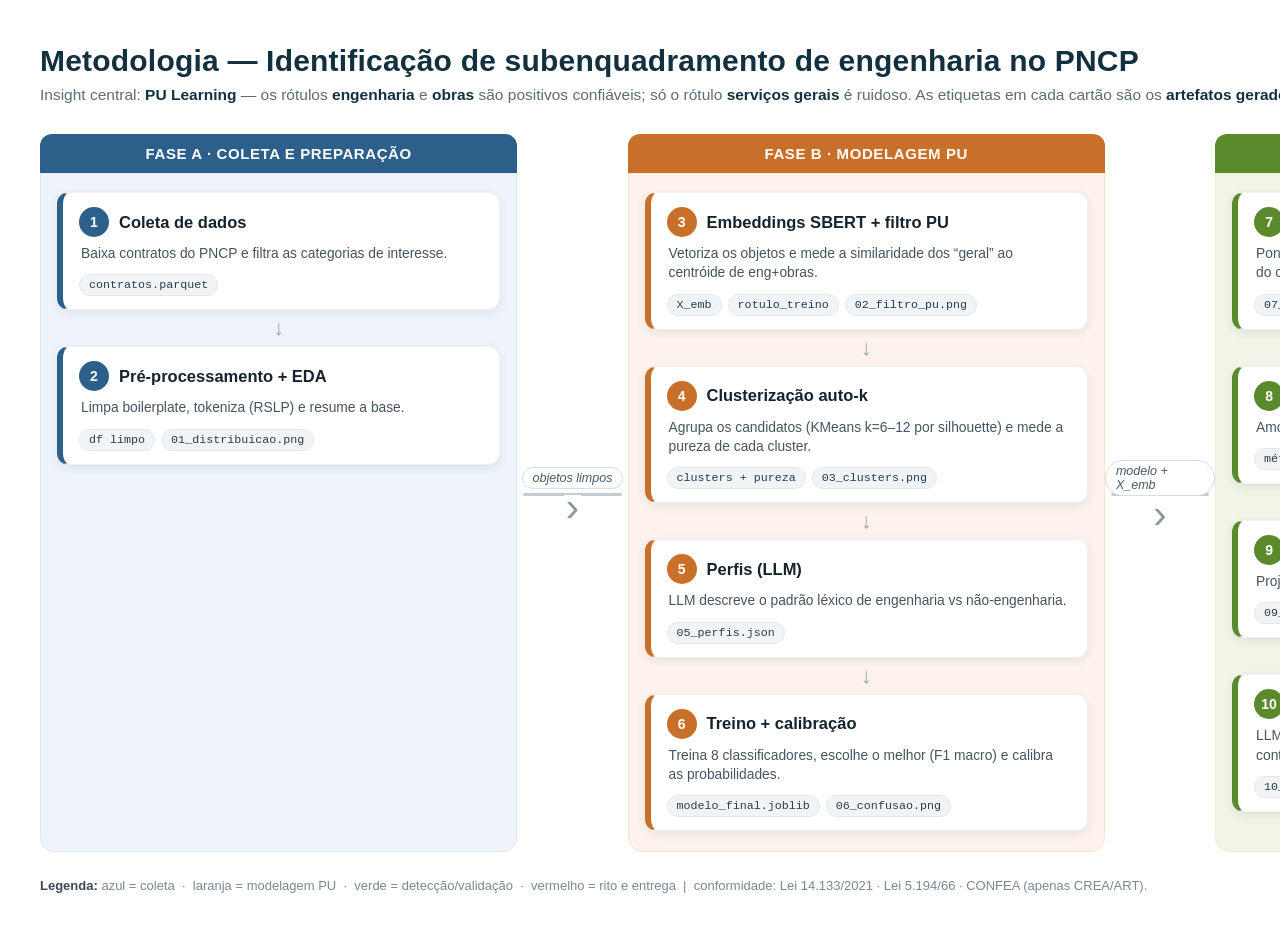
==== docs/metodologia.html @ 81d90202 "Redesenha diagrama de metodologia com visual em cartões (HTML/CSS) Substitui o Mermaid por um layout" ====
<!doctype html><html lang="pt-br"><head><meta charset="utf-8">
<style>
*{box-sizing:border-box;margin:0;padding:0}
body{font-family:"Segoe UI",-apple-system,"Helvetica Neue",Arial,sans-serif;
  background:#ffffff;color:#1f2933;padding:44px 40px 48px;width:2320px}
h1{font-size:30px;font-weight:800;color:#12303f;letter-spacing:.2px}
.sub{font-size:15.5px;color:#5b6b78;margin:8px 0 30px}
.sub b{color:#12303f}
.board{display:flex;align-items:stretch;gap:0}
.phase{display:flex;flex-direction:column;width:520px}
.phead{color:#fff;font-weight:800;font-size:15px;letter-spacing:.6px;
  padding:11px 16px;border-radius:12px 12px 0 0;text-align:center}
.pbody{flex:1;border-radius:0 0 14px 14px;padding:18px 16px 20px;
  display:flex;flex-direction:column}
.card{background:#fff;border-radius:12px;padding:14px 16px 13px;
  box-shadow:0 3px 10px rgba(20,40,60,.09);border:1px solid #eef1f4}
.chead{display:flex;align-items:center;gap:10px;margin-bottom:7px}
.badge{color:#fff;font-weight:800;font-size:14px;min-width:30px;height:30px;
  border-radius:50%;display:flex;align-items:center;justify-content:center;
  padding:0 6px}
.ctitle{font-size:16.5px;font-weight:700;color:#16232e;line-height:1.15}
.cdesc{font-size:13.8px;color:#46545f;line-height:1.4;margin:2px 2px 11px}
.pills{display:flex;flex-wrap:wrap;gap:6px}
.pill{font-family:"Consolas","SF Mono",monospace;font-size:11.7px;
  background:#f1f4f7;color:#2b3a45;border:1px solid #e2e8ee;
  padding:3px 9px;border-radius:999px;white-space:nowrap}
.vconn{text-align:center;color:#9aa7b1;font-size:22px;line-height:1;
  margin:7px 0}
.hconn{display:flex;flex-direction:column;align-items:center;justify-content:center;
  width:120px;position:relative}
.arrowline{position:absolute;top:50%;left:6px;right:6px;height:3px;
  background:#c3ccd4;border-radius:2px}
.hlabel{position:relative;background:#fff;border:1px solid #d5dde3;
  color:#4a5a66;font-size:12.5px;font-style:italic;padding:3px 10px;
  border-radius:999px;margin-bottom:6px;z-index:2}
.chev{position:relative;color:#8a97a1;font-size:40px;line-height:.6;z-index:2;
  background:#fff;padding:0 2px}
.foot{margin-top:26px;font-size:13px;color:#7a8893}
.foot b{color:#3a4a55}
</style></head><body>
<h1>Metodologia — Identificação de subenquadramento de engenharia no PNCP</h1>
<div class="sub">Insight central: <b>PU Learning</b> — os rótulos <b>engenharia</b> e <b>obras</b> são positivos confiáveis; só o rótulo <b>serviços gerais</b> é ruidoso. As etiquetas em cada cartão são os <b>artefatos gerados</b>; os rótulos nas setas indicam o dado que passa adiante.</div>
<div class="board"><div class="phase">
      <div class="phead" style="background:#2c5f8a">FASE A · COLETA E PREPARAÇÃO</div>
      <div class="pbody" style="background:#eef4fa;border:1px solid #dbe7f3"><div class="card" style="border-left:6px solid #2c5f8a">
          <div class="chead"><span class="badge" style="background:#2c5f8a">1</span>
            <span class="ctitle">Coleta de dados</span></div>
          <div class="cdesc">Baixa contratos do PNCP e filtra as categorias de interesse.</div>
          <div class="pills"><span class="pill">contratos.parquet</span></div>
        </div><div class="vconn">&#8595;</div><div class="card" style="border-left:6px solid #2c5f8a">
          <div class="chead"><span class="badge" style="background:#2c5f8a">2</span>
            <span class="ctitle">Pré-processamento + EDA</span></div>
          <div class="cdesc">Limpa boilerplate, tokeniza (RSLP) e resume a base.</div>
          <div class="pills"><span class="pill">df limpo</span><span class="pill">01_distribuicao.png</span></div>
        </div></div>
    </div><div class="hconn"><div class="arrowline"></div>
          <div class="hlabel">objetos limpos</div><div class="chev">&#8250;</div></div><div class="phase">
      <div class="phead" style="background:#c8702a">FASE B · MODELAGEM PU</div>
      <div class="pbody" style="background:#fdf3ec;border:1px solid #fde3cc"><div class="card" style="border-left:6px solid #c8702a">
          <div class="chead"><span class="badge" style="background:#c8702a">3</span>
            <span class="ctitle">Embeddings SBERT + filtro PU</span></div>
          <div class="cdesc">Vetoriza os objetos e mede a similaridade dos “geral” ao centróide de eng+obras.</div>
          <div class="pills"><span class="pill">X_emb</span><span class="pill">rotulo_treino</span><span class="pill">02_filtro_pu.png</span></div>
        </div><div class="vconn">&#8595;</div><div class="card" style="border-left:6px solid #c8702a">
          <div class="chead"><span class="badge" style="background:#c8702a">4</span>
            <span class="ctitle">Clusterização auto-k</span></div>
          <div class="cdesc">Agrupa os candidatos (KMeans k=6–12 por silhouette) e mede a pureza de cada cluster.</div>
          <div class="pills"><span class="pill">clusters + pureza</span><span class="pill">03_clusters.png</span></div>
        </div><div class="vconn">&#8595;</div><div class="card" style="border-left:6px solid #c8702a">
          <div class="chead"><span class="badge" style="background:#c8702a">5</span>
            <span class="ctitle">Perfis (LLM)</span></div>
          <div class="cdesc">LLM descreve o padrão léxico de engenharia vs não-engenharia.</div>
          <div class="pills"><span class="pill">05_perfis.json</span></div>
        </div><div class="vconn">&#8595;</div><div class="card" style="border-left:6px solid #c8702a">
          <div class="chead"><span class="badge" style="background:#c8702a">6</span>
            <span class="ctitle">Treino + calibração</span></div>
          <div class="cdesc">Treina 8 classificadores, escolhe o melhor (F1 macro) e calibra as probabilidades.</div>
          <div class="pills"><span class="pill">modelo_final.joblib</span><span class="pill">06_confusao.png</span></div>
        </div></div>
    </div><div class="hconn"><div class="arrowline"></div>
          <div class="hlabel">modelo + X_emb</div><div class="chev">&#8250;</div></div><div class="phase">
      <div class="phead" style="background:#5a8a2c">FASE C · DETECÇÃO E VALIDAÇÃO</div>
      <div class="pbody" style="background:#f0f5e7;border:1px solid #e7f0d9"><div class="card" style="border-left:6px solid #5a8a2c">
          <div class="chead"><span class="badge" style="background:#5a8a2c">7</span>
            <span class="ctitle">Pontuação + score de suspeita</span></div>
          <div class="cdesc">Pontua todos os “geral” e combina a probabilidade com a pureza do cluster.</div>
          <div class="pills"><span class="pill">07_ranking_suspeitos.csv</span></div>
        </div><div class="vconn">&#8595;</div><div class="card" style="border-left:6px solid #5a8a2c">
          <div class="chead"><span class="badge" style="background:#5a8a2c">8</span>
            <span class="ctitle">Validação manual</span></div>
          <div class="cdesc">Amostra rotulada à mão define precisão/recall e o limiar ótimo.</div>
          <div class="pills"><span class="pill">métricas</span><span class="pill">08_curva_limiar.png</span></div>
        </div><div class="vconn">&#8595;</div><div class="card" style="border-left:6px solid #5a8a2c">
          <div class="chead"><span class="badge" style="background:#5a8a2c">9</span>
            <span class="ctitle">Visualização</span></div>
          <div class="cdesc">Projeção UMAP 2D, rede de similaridade k-NN e curva de limiar.</div>
          <div class="pills"><span class="pill">09_umap</span><span class="pill">09_grafo_knn</span></div>
        </div><div class="vconn">&#8595;</div><div class="card" style="border-left:6px solid #5a8a2c">
          <div class="chead"><span class="badge" style="background:#5a8a2c">10</span>
            <span class="ctitle">Veredito LLM</span></div>
          <div class="cdesc">LLM revisa os suspeitos do topo (reforma e instalação predial contam como engenharia).</div>
          <div class="pills"><span class="pill">10_veredito_llm.csv</span></div>
        </div></div>
    </div><div class="hconn"><div class="arrowline"></div>
          <div class="hlabel">suspeitos</div><div class="chev">&#8250;</div></div><div class="phase">
      <div class="phead" style="background:#b03030">FASE D · RITO E ENTREGA</div>
      <div class="pbody" style="background:#f9ecec;border:1px solid #f6dcdc"><div class="card" style="border-left:6px solid #b03030">
          <div class="chead"><span class="badge" style="background:#b03030">11a</span>
            <span class="ctitle">Enriquecimento da compra</span></div>
          <div class="cdesc">Resolve o vínculo contrato→compra dos suspeitos, com cache.</div>
          <div class="pills"><span class="pill">enriquecimento_compra.csv</span></div>
        </div><div class="vconn">&#8595;</div><div class="card" style="border-left:6px solid #b03030">
          <div class="chead"><span class="badge" style="background:#b03030">11b</span>
            <span class="ctitle">Análise de rito</span></div>
          <div class="cdesc">Baixa TR / Projeto Básico / Edital e verifica CREA/ART, projeto básico e ABNT.</div>
          <div class="pills"><span class="pill">11_analise_rito.csv</span><span class="pill">11_rito.png</span></div>
        </div><div class="vconn">&#8595;</div><div class="card" style="border-left:6px solid #b03030">
          <div class="chead"><span class="badge" style="background:#b03030">12</span>
            <span class="ctitle">Exportação + reuso</span></div>
          <div class="cdesc">Salva modelo, CSVs e relatório; classifica novos contratos do último mês.</div>
          <div class="pills"><span class="pill">modelo_final.joblib</span><span class="pill">relatorio_vivo.md</span></div>
        </div></div>
    </div></div>
<div class="foot"><b>Legenda:</b> azul = coleta &nbsp;·&nbsp; laranja = modelagem PU &nbsp;·&nbsp; verde = detecção/validação &nbsp;·&nbsp; vermelho = rito e entrega &nbsp;|&nbsp; conformidade: Lei 14.133/2021 · Lei 5.194/66 · CONFEA (apenas CREA/ART).</div>
</body></html>
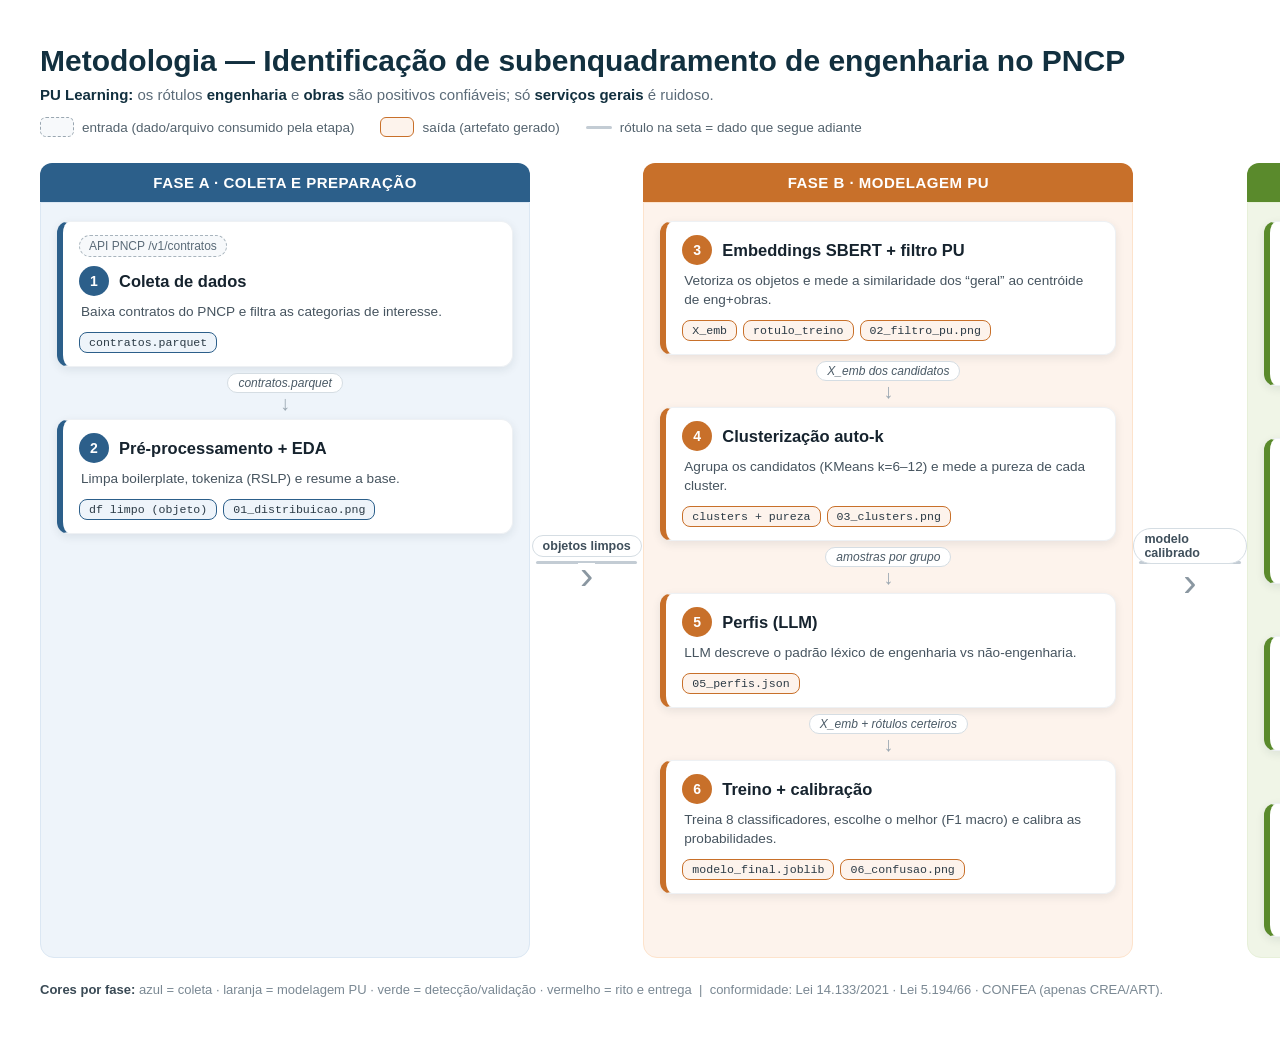
==== commit a1ad41c7: "Diagrama: entrada/saída explícitas por design (sem rótulos textuais) - Legenda de codificação visual" ====
--- a/docs/metodologia.html
+++ b/docs/metodologia.html
@@ -1,125 +1,128 @@
-<!doctype html><html lang="pt-br"><head><meta charset="utf-8">
-<style>
+<!doctype html><html lang="pt-br"><head><meta charset="utf-8"><style>
 *{box-sizing:border-box;margin:0;padding:0}
-body{font-family:"Segoe UI",-apple-system,"Helvetica Neue",Arial,sans-serif;
-  background:#ffffff;color:#1f2933;padding:44px 40px 48px;width:2320px}
-h1{font-size:30px;font-weight:800;color:#12303f;letter-spacing:.2px}
-.sub{font-size:15.5px;color:#5b6b78;margin:8px 0 30px}
-.sub b{color:#12303f}
-.board{display:flex;align-items:stretch;gap:0}
+body{font-family:"Segoe UI",-apple-system,"Helvetica Neue",Arial,sans-serif;background:#fff;color:#1f2933;padding:44px 40px 46px;width:2380px}
+h1{font-size:30px;font-weight:800;color:#12303f}
+.sub{font-size:15px;color:#5b6b78;margin:8px 0 14px} .sub b{color:#12303f}
+.leg{display:flex;gap:26px;align-items:center;font-size:13.5px;color:#54636e;margin-bottom:26px;flex-wrap:wrap}
+.leg .k{display:inline-flex;align-items:center;gap:8px}
+.sw{width:34px;height:20px;border-radius:6px;display:inline-block}
+.sw.in{background:#f7f9fb;border:1.6px dashed #9aa7b1}
+.sw.out{background:#fdf3ec;border:1.6px solid #c8702a}
+.sw.ar{width:26px;height:0;border-top:3px solid #c3ccd4;position:relative}
+.board{display:flex;align-items:stretch}
 .phase{display:flex;flex-direction:column;width:520px}
-.phead{color:#fff;font-weight:800;font-size:15px;letter-spacing:.6px;
-  padding:11px 16px;border-radius:12px 12px 0 0;text-align:center}
-.pbody{flex:1;border-radius:0 0 14px 14px;padding:18px 16px 20px;
-  display:flex;flex-direction:column}
-.card{background:#fff;border-radius:12px;padding:14px 16px 13px;
-  box-shadow:0 3px 10px rgba(20,40,60,.09);border:1px solid #eef1f4}
-.chead{display:flex;align-items:center;gap:10px;margin-bottom:7px}
-.badge{color:#fff;font-weight:800;font-size:14px;min-width:30px;height:30px;
-  border-radius:50%;display:flex;align-items:center;justify-content:center;
-  padding:0 6px}
+.phead{color:#fff;font-weight:800;font-size:15px;letter-spacing:.5px;padding:11px 16px;border-radius:12px 12px 0 0;text-align:center}
+.pbody{flex:1;border-radius:0 0 14px 14px;padding:18px 16px 20px;display:flex;flex-direction:column}
+.card{background:#fff;border-radius:12px;padding:13px 16px;box-shadow:0 3px 10px rgba(20,40,60,.09);border:1px solid #eef1f4}
+.inrow{display:flex;flex-wrap:wrap;gap:6px;margin-bottom:9px}
+.cin{font-size:12px;color:#5b6b78;background:#f7f9fb;border:1.4px dashed #a8b4bd;padding:3px 9px;border-radius:999px}
+.chead{display:flex;align-items:center;gap:10px;margin-bottom:6px}
+.badge{color:#fff;font-weight:800;font-size:14px;min-width:30px;height:30px;border-radius:50%;display:flex;align-items:center;justify-content:center;padding:0 6px}
 .ctitle{font-size:16.5px;font-weight:700;color:#16232e;line-height:1.15}
-.cdesc{font-size:13.8px;color:#46545f;line-height:1.4;margin:2px 2px 11px}
-.pills{display:flex;flex-wrap:wrap;gap:6px}
-.pill{font-family:"Consolas","SF Mono",monospace;font-size:11.7px;
-  background:#f1f4f7;color:#2b3a45;border:1px solid #e2e8ee;
-  padding:3px 9px;border-radius:999px;white-space:nowrap}
-.vconn{text-align:center;color:#9aa7b1;font-size:22px;line-height:1;
-  margin:7px 0}
-.hconn{display:flex;flex-direction:column;align-items:center;justify-content:center;
-  width:120px;position:relative}
-.arrowline{position:absolute;top:50%;left:6px;right:6px;height:3px;
-  background:#c3ccd4;border-radius:2px}
-.hlabel{position:relative;background:#fff;border:1px solid #d5dde3;
-  color:#4a5a66;font-size:12.5px;font-style:italic;padding:3px 10px;
-  border-radius:999px;margin-bottom:6px;z-index:2}
-.chev{position:relative;color:#8a97a1;font-size:40px;line-height:.6;z-index:2;
-  background:#fff;padding:0 2px}
-.foot{margin-top:26px;font-size:13px;color:#7a8893}
-.foot b{color:#3a4a55}
+.cdesc{font-size:13.6px;color:#46545f;line-height:1.4;margin:2px 2px 11px}
+.outrow{display:flex;flex-wrap:wrap;gap:6px}
+.pill{font-family:"Consolas","SF Mono",monospace;font-size:11.6px;color:#2b3a45;border:1.5px solid #ccc;padding:3px 9px;border-radius:8px;white-space:nowrap}
+.vconn{display:flex;flex-direction:column;align-items:center;margin:6px 0}
+.vlabel{background:#fff;border:1px solid #d5dde3;color:#4a5a66;font-size:12px;font-style:italic;padding:2px 10px;border-radius:999px}
+.varr{color:#9aa7b1;font-size:20px;line-height:1}
+.hconn{display:flex;flex-direction:column;align-items:center;justify-content:center;width:120px;position:relative}
+.arrowline{position:absolute;top:50%;left:6px;right:6px;height:3px;background:#c3ccd4;border-radius:2px}
+.hlabel{position:relative;background:#fff;border:1px solid #d5dde3;color:#3f4f5b;font-size:12.5px;font-weight:600;padding:3px 10px;border-radius:999px;margin-bottom:6px;z-index:2}
+.chev{position:relative;color:#8a97a1;font-size:40px;line-height:.6;z-index:2;background:#fff;padding:0 2px}
+.foot{margin-top:24px;font-size:13px;color:#7a8893} .foot b{color:#3a4a55}
 </style></head><body>
 <h1>Metodologia — Identificação de subenquadramento de engenharia no PNCP</h1>
-<div class="sub">Insight central: <b>PU Learning</b> — os rótulos <b>engenharia</b> e <b>obras</b> são positivos confiáveis; só o rótulo <b>serviços gerais</b> é ruidoso. As etiquetas em cada cartão são os <b>artefatos gerados</b>; os rótulos nas setas indicam o dado que passa adiante.</div>
-<div class="board"><div class="phase">
-      <div class="phead" style="background:#2c5f8a">FASE A · COLETA E PREPARAÇÃO</div>
+<div class="sub"><b>PU Learning:</b> os rótulos <b>engenharia</b> e <b>obras</b> são positivos confiáveis; só <b>serviços gerais</b> é ruidoso.</div>
+<div class="leg">
+  <span class="k"><span class="sw in"></span> entrada (dado/arquivo consumido pela etapa)</span>
+  <span class="k"><span class="sw out"></span> saída (artefato gerado)</span>
+  <span class="k"><span class="sw ar"></span> rótulo na seta = dado que segue adiante</span>
+</div>
+<div class="board"><div class="phase"><div class="phead" style="background:#2c5f8a">FASE A · COLETA E PREPARAÇÃO</div>
       <div class="pbody" style="background:#eef4fa;border:1px solid #dbe7f3"><div class="card" style="border-left:6px solid #2c5f8a">
+          <div class="inrow"><span class="cin">API PNCP /v1/contratos</span></div>
           <div class="chead"><span class="badge" style="background:#2c5f8a">1</span>
             <span class="ctitle">Coleta de dados</span></div>
           <div class="cdesc">Baixa contratos do PNCP e filtra as categorias de interesse.</div>
-          <div class="pills"><span class="pill">contratos.parquet</span></div>
-        </div><div class="vconn">&#8595;</div><div class="card" style="border-left:6px solid #2c5f8a">
+          <div class="outrow"><span class="pill" style="border-color:#2c5f8a;background:#eef4fa">contratos.parquet</span></div>
+        </div><div class="vconn"><span class="vlabel">contratos.parquet</span><span class="varr">&#8595;</span></div><div class="card" style="border-left:6px solid #2c5f8a">
+          
           <div class="chead"><span class="badge" style="background:#2c5f8a">2</span>
             <span class="ctitle">Pré-processamento + EDA</span></div>
           <div class="cdesc">Limpa boilerplate, tokeniza (RSLP) e resume a base.</div>
-          <div class="pills"><span class="pill">df limpo</span><span class="pill">01_distribuicao.png</span></div>
-        </div></div>
-    </div><div class="hconn"><div class="arrowline"></div>
-          <div class="hlabel">objetos limpos</div><div class="chev">&#8250;</div></div><div class="phase">
-      <div class="phead" style="background:#c8702a">FASE B · MODELAGEM PU</div>
+          <div class="outrow"><span class="pill" style="border-color:#2c5f8a;background:#eef4fa">df limpo (objeto)</span><span class="pill" style="border-color:#2c5f8a;background:#eef4fa">01_distribuicao.png</span></div>
+        </div></div></div><div class="hconn"><div class="arrowline"></div>
+          <div class="hlabel">objetos limpos</div><div class="chev">&#8250;</div></div><div class="phase"><div class="phead" style="background:#c8702a">FASE B · MODELAGEM PU</div>
       <div class="pbody" style="background:#fdf3ec;border:1px solid #fde3cc"><div class="card" style="border-left:6px solid #c8702a">
+          
           <div class="chead"><span class="badge" style="background:#c8702a">3</span>
             <span class="ctitle">Embeddings SBERT + filtro PU</span></div>
           <div class="cdesc">Vetoriza os objetos e mede a similaridade dos “geral” ao centróide de eng+obras.</div>
-          <div class="pills"><span class="pill">X_emb</span><span class="pill">rotulo_treino</span><span class="pill">02_filtro_pu.png</span></div>
-        </div><div class="vconn">&#8595;</div><div class="card" style="border-left:6px solid #c8702a">
+          <div class="outrow"><span class="pill" style="border-color:#c8702a;background:#fdf3ec">X_emb</span><span class="pill" style="border-color:#c8702a;background:#fdf3ec">rotulo_treino</span><span class="pill" style="border-color:#c8702a;background:#fdf3ec">02_filtro_pu.png</span></div>
+        </div><div class="vconn"><span class="vlabel">X_emb dos candidatos</span><span class="varr">&#8595;</span></div><div class="card" style="border-left:6px solid #c8702a">
+          
           <div class="chead"><span class="badge" style="background:#c8702a">4</span>
             <span class="ctitle">Clusterização auto-k</span></div>
-          <div class="cdesc">Agrupa os candidatos (KMeans k=6–12 por silhouette) e mede a pureza de cada cluster.</div>
-          <div class="pills"><span class="pill">clusters + pureza</span><span class="pill">03_clusters.png</span></div>
-        </div><div class="vconn">&#8595;</div><div class="card" style="border-left:6px solid #c8702a">
+          <div class="cdesc">Agrupa os candidatos (KMeans k=6–12) e mede a pureza de cada cluster.</div>
+          <div class="outrow"><span class="pill" style="border-color:#c8702a;background:#fdf3ec">clusters + pureza</span><span class="pill" style="border-color:#c8702a;background:#fdf3ec">03_clusters.png</span></div>
+        </div><div class="vconn"><span class="vlabel">amostras por grupo</span><span class="varr">&#8595;</span></div><div class="card" style="border-left:6px solid #c8702a">
+          
           <div class="chead"><span class="badge" style="background:#c8702a">5</span>
             <span class="ctitle">Perfis (LLM)</span></div>
           <div class="cdesc">LLM descreve o padrão léxico de engenharia vs não-engenharia.</div>
-          <div class="pills"><span class="pill">05_perfis.json</span></div>
-        </div><div class="vconn">&#8595;</div><div class="card" style="border-left:6px solid #c8702a">
+          <div class="outrow"><span class="pill" style="border-color:#c8702a;background:#fdf3ec">05_perfis.json</span></div>
+        </div><div class="vconn"><span class="vlabel">X_emb + rótulos certeiros</span><span class="varr">&#8595;</span></div><div class="card" style="border-left:6px solid #c8702a">
+          
           <div class="chead"><span class="badge" style="background:#c8702a">6</span>
             <span class="ctitle">Treino + calibração</span></div>
           <div class="cdesc">Treina 8 classificadores, escolhe o melhor (F1 macro) e calibra as probabilidades.</div>
-          <div class="pills"><span class="pill">modelo_final.joblib</span><span class="pill">06_confusao.png</span></div>
-        </div></div>
-    </div><div class="hconn"><div class="arrowline"></div>
-          <div class="hlabel">modelo + X_emb</div><div class="chev">&#8250;</div></div><div class="phase">
-      <div class="phead" style="background:#5a8a2c">FASE C · DETECÇÃO E VALIDAÇÃO</div>
+          <div class="outrow"><span class="pill" style="border-color:#c8702a;background:#fdf3ec">modelo_final.joblib</span><span class="pill" style="border-color:#c8702a;background:#fdf3ec">06_confusao.png</span></div>
+        </div></div></div><div class="hconn"><div class="arrowline"></div>
+          <div class="hlabel">modelo calibrado</div><div class="chev">&#8250;</div></div><div class="phase"><div class="phead" style="background:#5a8a2c">FASE C · DETECÇÃO E VALIDAÇÃO</div>
       <div class="pbody" style="background:#f0f5e7;border:1px solid #e7f0d9"><div class="card" style="border-left:6px solid #5a8a2c">
+          <div class="inrow"><span class="cin">pureza dos clusters (etapa 4)</span></div>
           <div class="chead"><span class="badge" style="background:#5a8a2c">7</span>
             <span class="ctitle">Pontuação + score de suspeita</span></div>
           <div class="cdesc">Pontua todos os “geral” e combina a probabilidade com a pureza do cluster.</div>
-          <div class="pills"><span class="pill">07_ranking_suspeitos.csv</span></div>
-        </div><div class="vconn">&#8595;</div><div class="card" style="border-left:6px solid #5a8a2c">
+          <div class="outrow"><span class="pill" style="border-color:#5a8a2c;background:#f0f5e7">07_ranking_suspeitos.csv</span></div>
+        </div><div class="vconn"><span class="vlabel">ranking</span><span class="varr">&#8595;</span></div><div class="card" style="border-left:6px solid #5a8a2c">
+          <div class="inrow"><span class="cin">08_validacao.csv (rótulos humanos)</span></div>
           <div class="chead"><span class="badge" style="background:#5a8a2c">8</span>
             <span class="ctitle">Validação manual</span></div>
           <div class="cdesc">Amostra rotulada à mão define precisão/recall e o limiar ótimo.</div>
-          <div class="pills"><span class="pill">métricas</span><span class="pill">08_curva_limiar.png</span></div>
-        </div><div class="vconn">&#8595;</div><div class="card" style="border-left:6px solid #5a8a2c">
+          <div class="outrow"><span class="pill" style="border-color:#5a8a2c;background:#f0f5e7">métricas</span><span class="pill" style="border-color:#5a8a2c;background:#f0f5e7">08_curva_limiar.png</span></div>
+        </div><div class="vconn"><span class="vlabel">limiar + classe_final</span><span class="varr">&#8595;</span></div><div class="card" style="border-left:6px solid #5a8a2c">
+          
           <div class="chead"><span class="badge" style="background:#5a8a2c">9</span>
             <span class="ctitle">Visualização</span></div>
-          <div class="cdesc">Projeção UMAP 2D, rede de similaridade k-NN e curva de limiar.</div>
-          <div class="pills"><span class="pill">09_umap</span><span class="pill">09_grafo_knn</span></div>
-        </div><div class="vconn">&#8595;</div><div class="card" style="border-left:6px solid #5a8a2c">
+          <div class="cdesc">Projeção UMAP 2D, rede k-NN e curva de limiar.</div>
+          <div class="outrow"><span class="pill" style="border-color:#5a8a2c;background:#f0f5e7">09_umap</span><span class="pill" style="border-color:#5a8a2c;background:#f0f5e7">09_grafo_knn</span></div>
+        </div><div class="vconn"><span class="vlabel">top suspeitos</span><span class="varr">&#8595;</span></div><div class="card" style="border-left:6px solid #5a8a2c">
+          
           <div class="chead"><span class="badge" style="background:#5a8a2c">10</span>
             <span class="ctitle">Veredito LLM</span></div>
           <div class="cdesc">LLM revisa os suspeitos do topo (reforma e instalação predial contam como engenharia).</div>
-          <div class="pills"><span class="pill">10_veredito_llm.csv</span></div>
-        </div></div>
-    </div><div class="hconn"><div class="arrowline"></div>
-          <div class="hlabel">suspeitos</div><div class="chev">&#8250;</div></div><div class="phase">
-      <div class="phead" style="background:#b03030">FASE D · RITO E ENTREGA</div>
+          <div class="outrow"><span class="pill" style="border-color:#5a8a2c;background:#f0f5e7">10_veredito_llm.csv</span></div>
+        </div></div></div><div class="hconn"><div class="arrowline"></div>
+          <div class="hlabel">suspeitos</div><div class="chev">&#8250;</div></div><div class="phase"><div class="phead" style="background:#b03030">FASE D · RITO E ENTREGA</div>
       <div class="pbody" style="background:#f9ecec;border:1px solid #f6dcdc"><div class="card" style="border-left:6px solid #b03030">
+          <div class="inrow"><span class="cin">API PNCP (detalhe)</span></div>
           <div class="chead"><span class="badge" style="background:#b03030">11a</span>
             <span class="ctitle">Enriquecimento da compra</span></div>
           <div class="cdesc">Resolve o vínculo contrato→compra dos suspeitos, com cache.</div>
-          <div class="pills"><span class="pill">enriquecimento_compra.csv</span></div>
-        </div><div class="vconn">&#8595;</div><div class="card" style="border-left:6px solid #b03030">
+          <div class="outrow"><span class="pill" style="border-color:#b03030;background:#f9ecec">enriquecimento_compra.csv</span></div>
+        </div><div class="vconn"><span class="vlabel">vínculo da compra</span><span class="varr">&#8595;</span></div><div class="card" style="border-left:6px solid #b03030">
+          <div class="inrow"><span class="cin">PDFs da licitação</span></div>
           <div class="chead"><span class="badge" style="background:#b03030">11b</span>
             <span class="ctitle">Análise de rito</span></div>
           <div class="cdesc">Baixa TR / Projeto Básico / Edital e verifica CREA/ART, projeto básico e ABNT.</div>
-          <div class="pills"><span class="pill">11_analise_rito.csv</span><span class="pill">11_rito.png</span></div>
-        </div><div class="vconn">&#8595;</div><div class="card" style="border-left:6px solid #b03030">
+          <div class="outrow"><span class="pill" style="border-color:#b03030;background:#f9ecec">11_analise_rito.csv</span><span class="pill" style="border-color:#b03030;background:#f9ecec">11_rito.png</span></div>
+        </div><div class="vconn"><span class="vlabel">vereditos</span><span class="varr">&#8595;</span></div><div class="card" style="border-left:6px solid #b03030">
+          
           <div class="chead"><span class="badge" style="background:#b03030">12</span>
             <span class="ctitle">Exportação + reuso</span></div>
           <div class="cdesc">Salva modelo, CSVs e relatório; classifica novos contratos do último mês.</div>
-          <div class="pills"><span class="pill">modelo_final.joblib</span><span class="pill">relatorio_vivo.md</span></div>
-        </div></div>
-    </div></div>
-<div class="foot"><b>Legenda:</b> azul = coleta &nbsp;·&nbsp; laranja = modelagem PU &nbsp;·&nbsp; verde = detecção/validação &nbsp;·&nbsp; vermelho = rito e entrega &nbsp;|&nbsp; conformidade: Lei 14.133/2021 · Lei 5.194/66 · CONFEA (apenas CREA/ART).</div>
+          <div class="outrow"><span class="pill" style="border-color:#b03030;background:#f9ecec">modelo_final.joblib</span><span class="pill" style="border-color:#b03030;background:#f9ecec">relatorio_vivo.md</span></div>
+        </div></div></div></div>
+<div class="foot"><b>Cores por fase:</b> azul = coleta · laranja = modelagem PU · verde = detecção/validação · vermelho = rito e entrega &nbsp;|&nbsp; conformidade: Lei 14.133/2021 · Lei 5.194/66 · CONFEA (apenas CREA/ART).</div>
 </body></html>
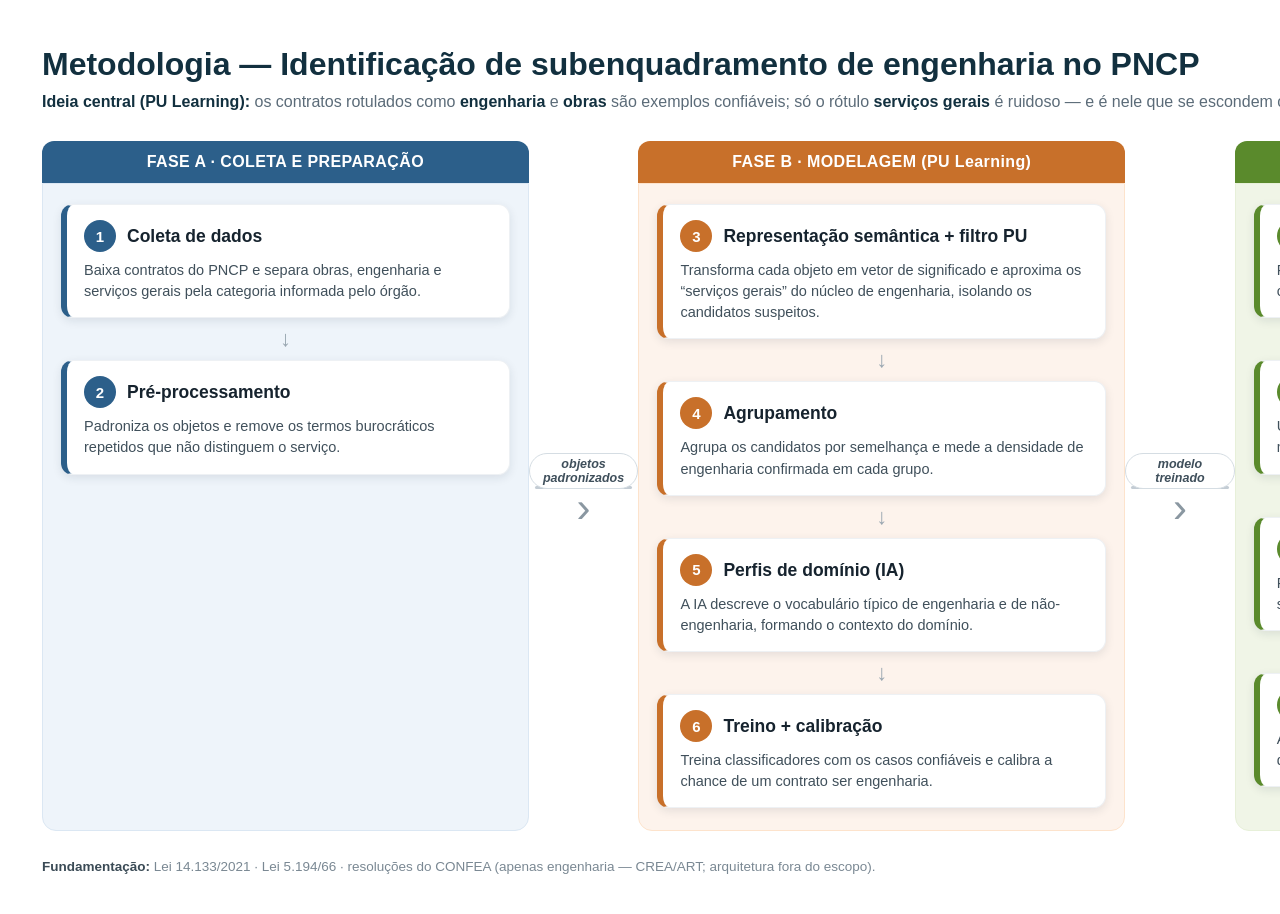
==== commit 137ee25a: "Metodologia para slide: descrição conceitual por etapa (sem nomes de arquivo) - Cada quadro descreve" ====
--- a/docs/metodologia.html
+++ b/docs/metodologia.html
@@ -1,128 +1,69 @@
 <!doctype html><html lang="pt-br"><head><meta charset="utf-8"><style>
 *{box-sizing:border-box;margin:0;padding:0}
-body{font-family:"Segoe UI",-apple-system,"Helvetica Neue",Arial,sans-serif;background:#fff;color:#1f2933;padding:44px 40px 46px;width:2380px}
-h1{font-size:30px;font-weight:800;color:#12303f}
-.sub{font-size:15px;color:#5b6b78;margin:8px 0 14px} .sub b{color:#12303f}
-.leg{display:flex;gap:26px;align-items:center;font-size:13.5px;color:#54636e;margin-bottom:26px;flex-wrap:wrap}
-.leg .k{display:inline-flex;align-items:center;gap:8px}
-.sw{width:34px;height:20px;border-radius:6px;display:inline-block}
-.sw.in{background:#f7f9fb;border:1.6px dashed #9aa7b1}
-.sw.out{background:#fdf3ec;border:1.6px solid #c8702a}
-.sw.ar{width:26px;height:0;border-top:3px solid #c3ccd4;position:relative}
+body{font-family:"Segoe UI",-apple-system,"Helvetica Neue",Arial,sans-serif;background:#fff;color:#1f2933;padding:46px 42px 40px;width:2360px}
+h1{font-size:32px;font-weight:800;color:#12303f}
+.sub{font-size:16px;color:#5b6b78;margin:10px 0 30px} .sub b{color:#12303f}
 .board{display:flex;align-items:stretch}
-.phase{display:flex;flex-direction:column;width:520px}
-.phead{color:#fff;font-weight:800;font-size:15px;letter-spacing:.5px;padding:11px 16px;border-radius:12px 12px 0 0;text-align:center}
-.pbody{flex:1;border-radius:0 0 14px 14px;padding:18px 16px 20px;display:flex;flex-direction:column}
-.card{background:#fff;border-radius:12px;padding:13px 16px;box-shadow:0 3px 10px rgba(20,40,60,.09);border:1px solid #eef1f4}
-.inrow{display:flex;flex-wrap:wrap;gap:6px;margin-bottom:9px}
-.cin{font-size:12px;color:#5b6b78;background:#f7f9fb;border:1.4px dashed #a8b4bd;padding:3px 9px;border-radius:999px}
-.chead{display:flex;align-items:center;gap:10px;margin-bottom:6px}
-.badge{color:#fff;font-weight:800;font-size:14px;min-width:30px;height:30px;border-radius:50%;display:flex;align-items:center;justify-content:center;padding:0 6px}
-.ctitle{font-size:16.5px;font-weight:700;color:#16232e;line-height:1.15}
-.cdesc{font-size:13.6px;color:#46545f;line-height:1.4;margin:2px 2px 11px}
-.outrow{display:flex;flex-wrap:wrap;gap:6px}
-.pill{font-family:"Consolas","SF Mono",monospace;font-size:11.6px;color:#2b3a45;border:1.5px solid #ccc;padding:3px 9px;border-radius:8px;white-space:nowrap}
-.vconn{display:flex;flex-direction:column;align-items:center;margin:6px 0}
-.vlabel{background:#fff;border:1px solid #d5dde3;color:#4a5a66;font-size:12px;font-style:italic;padding:2px 10px;border-radius:999px}
-.varr{color:#9aa7b1;font-size:20px;line-height:1}
-.hconn{display:flex;flex-direction:column;align-items:center;justify-content:center;width:120px;position:relative}
+.phase{display:flex;flex-direction:column;width:524px}
+.phead{color:#fff;font-weight:800;font-size:16px;letter-spacing:.4px;padding:12px 16px;border-radius:12px 12px 0 0;text-align:center}
+.pbody{flex:1;border-radius:0 0 14px 14px;padding:20px 18px 22px;display:flex;flex-direction:column;justify-content:flex-start}
+.card{background:#fff;border-radius:12px;padding:15px 17px;box-shadow:0 3px 10px rgba(20,40,60,.10);border:1px solid #eef1f4;margin:0}
+.chead{display:flex;align-items:center;gap:11px;margin-bottom:8px}
+.badge{color:#fff;font-weight:800;font-size:15px;min-width:32px;height:32px;border-radius:50%;display:flex;align-items:center;justify-content:center}
+.ctitle{font-size:17.5px;font-weight:700;color:#16232e;line-height:1.15}
+.cdesc{font-size:14.5px;color:#40505b;line-height:1.46}
+.vconn{text-align:center;margin:8px 0} .varr{color:#9aa7b1;font-size:22px}
+.hconn{display:flex;flex-direction:column;align-items:center;justify-content:center;width:118px;position:relative}
 .arrowline{position:absolute;top:50%;left:6px;right:6px;height:3px;background:#c3ccd4;border-radius:2px}
-.hlabel{position:relative;background:#fff;border:1px solid #d5dde3;color:#3f4f5b;font-size:12.5px;font-weight:600;padding:3px 10px;border-radius:999px;margin-bottom:6px;z-index:2}
-.chev{position:relative;color:#8a97a1;font-size:40px;line-height:.6;z-index:2;background:#fff;padding:0 2px}
-.foot{margin-top:24px;font-size:13px;color:#7a8893} .foot b{color:#3a4a55}
+.hlabel{position:relative;background:#fff;border:1px solid #d5dde3;color:#3f4f5b;font-size:12.5px;font-weight:600;font-style:italic;padding:3px 11px;border-radius:999px;margin-bottom:6px;z-index:2;text-align:center}
+.chev{position:relative;color:#8a97a1;font-size:42px;line-height:.6;z-index:2;background:#fff;padding:0 2px}
+.foot{margin-top:28px;font-size:13.5px;color:#7a8893} .foot b{color:#3a4a55}
 </style></head><body>
 <h1>Metodologia — Identificação de subenquadramento de engenharia no PNCP</h1>
-<div class="sub"><b>PU Learning:</b> os rótulos <b>engenharia</b> e <b>obras</b> são positivos confiáveis; só <b>serviços gerais</b> é ruidoso.</div>
-<div class="leg">
-  <span class="k"><span class="sw in"></span> entrada (dado/arquivo consumido pela etapa)</span>
-  <span class="k"><span class="sw out"></span> saída (artefato gerado)</span>
-  <span class="k"><span class="sw ar"></span> rótulo na seta = dado que segue adiante</span>
-</div>
+<div class="sub"><b>Ideia central (PU Learning):</b> os contratos rotulados como <b>engenharia</b> e <b>obras</b> são exemplos confiáveis; só o rótulo <b>serviços gerais</b> é ruidoso — e é nele que se escondem obras/engenharia mal classificadas. As setas indicam o que passa de uma fase à seguinte.</div>
 <div class="board"><div class="phase"><div class="phead" style="background:#2c5f8a">FASE A · COLETA E PREPARAÇÃO</div>
       <div class="pbody" style="background:#eef4fa;border:1px solid #dbe7f3"><div class="card" style="border-left:6px solid #2c5f8a">
-          <div class="inrow"><span class="cin">API PNCP /v1/contratos</span></div>
           <div class="chead"><span class="badge" style="background:#2c5f8a">1</span>
             <span class="ctitle">Coleta de dados</span></div>
-          <div class="cdesc">Baixa contratos do PNCP e filtra as categorias de interesse.</div>
-          <div class="outrow"><span class="pill" style="border-color:#2c5f8a;background:#eef4fa">contratos.parquet</span></div>
-        </div><div class="vconn"><span class="vlabel">contratos.parquet</span><span class="varr">&#8595;</span></div><div class="card" style="border-left:6px solid #2c5f8a">
-          
+          <div class="cdesc">Baixa contratos do PNCP e separa obras, engenharia e serviços gerais pela categoria informada pelo órgão.</div></div><div class="vconn"><span class="varr">&#8595;</span></div><div class="card" style="border-left:6px solid #2c5f8a">
           <div class="chead"><span class="badge" style="background:#2c5f8a">2</span>
-            <span class="ctitle">Pré-processamento + EDA</span></div>
-          <div class="cdesc">Limpa boilerplate, tokeniza (RSLP) e resume a base.</div>
-          <div class="outrow"><span class="pill" style="border-color:#2c5f8a;background:#eef4fa">df limpo (objeto)</span><span class="pill" style="border-color:#2c5f8a;background:#eef4fa">01_distribuicao.png</span></div>
-        </div></div></div><div class="hconn"><div class="arrowline"></div>
-          <div class="hlabel">objetos limpos</div><div class="chev">&#8250;</div></div><div class="phase"><div class="phead" style="background:#c8702a">FASE B · MODELAGEM PU</div>
+            <span class="ctitle">Pré-processamento</span></div>
+          <div class="cdesc">Padroniza os objetos e remove os termos burocráticos repetidos que não distinguem o serviço.</div></div></div></div><div class="hconn"><div class="arrowline"></div>
+          <div class="hlabel">objetos padronizados</div><div class="chev">&#8250;</div></div><div class="phase"><div class="phead" style="background:#c8702a">FASE B · MODELAGEM (PU Learning)</div>
       <div class="pbody" style="background:#fdf3ec;border:1px solid #fde3cc"><div class="card" style="border-left:6px solid #c8702a">
-          
           <div class="chead"><span class="badge" style="background:#c8702a">3</span>
-            <span class="ctitle">Embeddings SBERT + filtro PU</span></div>
-          <div class="cdesc">Vetoriza os objetos e mede a similaridade dos “geral” ao centróide de eng+obras.</div>
-          <div class="outrow"><span class="pill" style="border-color:#c8702a;background:#fdf3ec">X_emb</span><span class="pill" style="border-color:#c8702a;background:#fdf3ec">rotulo_treino</span><span class="pill" style="border-color:#c8702a;background:#fdf3ec">02_filtro_pu.png</span></div>
-        </div><div class="vconn"><span class="vlabel">X_emb dos candidatos</span><span class="varr">&#8595;</span></div><div class="card" style="border-left:6px solid #c8702a">
-          
+            <span class="ctitle">Representação semântica + filtro PU</span></div>
+          <div class="cdesc">Transforma cada objeto em vetor de significado e aproxima os “serviços gerais” do núcleo de engenharia, isolando os candidatos suspeitos.</div></div><div class="vconn"><span class="varr">&#8595;</span></div><div class="card" style="border-left:6px solid #c8702a">
           <div class="chead"><span class="badge" style="background:#c8702a">4</span>
-            <span class="ctitle">Clusterização auto-k</span></div>
-          <div class="cdesc">Agrupa os candidatos (KMeans k=6–12) e mede a pureza de cada cluster.</div>
-          <div class="outrow"><span class="pill" style="border-color:#c8702a;background:#fdf3ec">clusters + pureza</span><span class="pill" style="border-color:#c8702a;background:#fdf3ec">03_clusters.png</span></div>
-        </div><div class="vconn"><span class="vlabel">amostras por grupo</span><span class="varr">&#8595;</span></div><div class="card" style="border-left:6px solid #c8702a">
-          
+            <span class="ctitle">Agrupamento</span></div>
+          <div class="cdesc">Agrupa os candidatos por semelhança e mede a densidade de engenharia confirmada em cada grupo.</div></div><div class="vconn"><span class="varr">&#8595;</span></div><div class="card" style="border-left:6px solid #c8702a">
           <div class="chead"><span class="badge" style="background:#c8702a">5</span>
-            <span class="ctitle">Perfis (LLM)</span></div>
-          <div class="cdesc">LLM descreve o padrão léxico de engenharia vs não-engenharia.</div>
-          <div class="outrow"><span class="pill" style="border-color:#c8702a;background:#fdf3ec">05_perfis.json</span></div>
-        </div><div class="vconn"><span class="vlabel">X_emb + rótulos certeiros</span><span class="varr">&#8595;</span></div><div class="card" style="border-left:6px solid #c8702a">
-          
+            <span class="ctitle">Perfis de domínio (IA)</span></div>
+          <div class="cdesc">A IA descreve o vocabulário típico de engenharia e de não-engenharia, formando o contexto do domínio.</div></div><div class="vconn"><span class="varr">&#8595;</span></div><div class="card" style="border-left:6px solid #c8702a">
           <div class="chead"><span class="badge" style="background:#c8702a">6</span>
             <span class="ctitle">Treino + calibração</span></div>
-          <div class="cdesc">Treina 8 classificadores, escolhe o melhor (F1 macro) e calibra as probabilidades.</div>
-          <div class="outrow"><span class="pill" style="border-color:#c8702a;background:#fdf3ec">modelo_final.joblib</span><span class="pill" style="border-color:#c8702a;background:#fdf3ec">06_confusao.png</span></div>
-        </div></div></div><div class="hconn"><div class="arrowline"></div>
-          <div class="hlabel">modelo calibrado</div><div class="chev">&#8250;</div></div><div class="phase"><div class="phead" style="background:#5a8a2c">FASE C · DETECÇÃO E VALIDAÇÃO</div>
+          <div class="cdesc">Treina classificadores com os casos confiáveis e calibra a chance de um contrato ser engenharia.</div></div></div></div><div class="hconn"><div class="arrowline"></div>
+          <div class="hlabel">modelo treinado</div><div class="chev">&#8250;</div></div><div class="phase"><div class="phead" style="background:#5a8a2c">FASE C · DETECÇÃO E VALIDAÇÃO</div>
       <div class="pbody" style="background:#f0f5e7;border:1px solid #e7f0d9"><div class="card" style="border-left:6px solid #5a8a2c">
-          <div class="inrow"><span class="cin">pureza dos clusters (etapa 4)</span></div>
           <div class="chead"><span class="badge" style="background:#5a8a2c">7</span>
-            <span class="ctitle">Pontuação + score de suspeita</span></div>
-          <div class="cdesc">Pontua todos os “geral” e combina a probabilidade com a pureza do cluster.</div>
-          <div class="outrow"><span class="pill" style="border-color:#5a8a2c;background:#f0f5e7">07_ranking_suspeitos.csv</span></div>
-        </div><div class="vconn"><span class="vlabel">ranking</span><span class="varr">&#8595;</span></div><div class="card" style="border-left:6px solid #5a8a2c">
-          <div class="inrow"><span class="cin">08_validacao.csv (rótulos humanos)</span></div>
+            <span class="ctitle">Pontuação + ranqueamento</span></div>
+          <div class="cdesc">Pontua todos os “serviços gerais” e combina a probabilidade com a densidade do grupo, gerando o ranking de suspeitos.</div></div><div class="vconn"><span class="varr">&#8595;</span></div><div class="card" style="border-left:6px solid #5a8a2c">
           <div class="chead"><span class="badge" style="background:#5a8a2c">8</span>
             <span class="ctitle">Validação manual</span></div>
-          <div class="cdesc">Amostra rotulada à mão define precisão/recall e o limiar ótimo.</div>
-          <div class="outrow"><span class="pill" style="border-color:#5a8a2c;background:#f0f5e7">métricas</span><span class="pill" style="border-color:#5a8a2c;background:#f0f5e7">08_curva_limiar.png</span></div>
-        </div><div class="vconn"><span class="vlabel">limiar + classe_final</span><span class="varr">&#8595;</span></div><div class="card" style="border-left:6px solid #5a8a2c">
-          
+          <div class="cdesc">Uma amostra aleatória rotulada à mão mede a precisão real do modelo e define o ponto de corte.</div></div><div class="vconn"><span class="varr">&#8595;</span></div><div class="card" style="border-left:6px solid #5a8a2c">
           <div class="chead"><span class="badge" style="background:#5a8a2c">9</span>
             <span class="ctitle">Visualização</span></div>
-          <div class="cdesc">Projeção UMAP 2D, rede k-NN e curva de limiar.</div>
-          <div class="outrow"><span class="pill" style="border-color:#5a8a2c;background:#f0f5e7">09_umap</span><span class="pill" style="border-color:#5a8a2c;background:#f0f5e7">09_grafo_knn</span></div>
-        </div><div class="vconn"><span class="vlabel">top suspeitos</span><span class="varr">&#8595;</span></div><div class="card" style="border-left:6px solid #5a8a2c">
-          
+          <div class="cdesc">Projeta os contratos em 2D e em rede de similaridade: os suspeitos aparecem colados à engenharia confirmada.</div></div><div class="vconn"><span class="varr">&#8595;</span></div><div class="card" style="border-left:6px solid #5a8a2c">
           <div class="chead"><span class="badge" style="background:#5a8a2c">10</span>
-            <span class="ctitle">Veredito LLM</span></div>
-          <div class="cdesc">LLM revisa os suspeitos do topo (reforma e instalação predial contam como engenharia).</div>
-          <div class="outrow"><span class="pill" style="border-color:#5a8a2c;background:#f0f5e7">10_veredito_llm.csv</span></div>
-        </div></div></div><div class="hconn"><div class="arrowline"></div>
-          <div class="hlabel">suspeitos</div><div class="chev">&#8250;</div></div><div class="phase"><div class="phead" style="background:#b03030">FASE D · RITO E ENTREGA</div>
+            <span class="ctitle">Revisão por IA</span></div>
+          <div class="cdesc">A IA revisa os suspeitos do topo usando o contexto do domínio, descartando falsos positivos.</div></div></div></div><div class="hconn"><div class="arrowline"></div>
+          <div class="hlabel">suspeitos priorizados</div><div class="chev">&#8250;</div></div><div class="phase"><div class="phead" style="background:#b03030">FASE D · VERIFICAÇÃO E ENTREGA</div>
       <div class="pbody" style="background:#f9ecec;border:1px solid #f6dcdc"><div class="card" style="border-left:6px solid #b03030">
-          <div class="inrow"><span class="cin">API PNCP (detalhe)</span></div>
-          <div class="chead"><span class="badge" style="background:#b03030">11a</span>
-            <span class="ctitle">Enriquecimento da compra</span></div>
-          <div class="cdesc">Resolve o vínculo contrato→compra dos suspeitos, com cache.</div>
-          <div class="outrow"><span class="pill" style="border-color:#b03030;background:#f9ecec">enriquecimento_compra.csv</span></div>
-        </div><div class="vconn"><span class="vlabel">vínculo da compra</span><span class="varr">&#8595;</span></div><div class="card" style="border-left:6px solid #b03030">
-          <div class="inrow"><span class="cin">PDFs da licitação</span></div>
-          <div class="chead"><span class="badge" style="background:#b03030">11b</span>
-            <span class="ctitle">Análise de rito</span></div>
-          <div class="cdesc">Baixa TR / Projeto Básico / Edital e verifica CREA/ART, projeto básico e ABNT.</div>
-          <div class="outrow"><span class="pill" style="border-color:#b03030;background:#f9ecec">11_analise_rito.csv</span><span class="pill" style="border-color:#b03030;background:#f9ecec">11_rito.png</span></div>
-        </div><div class="vconn"><span class="vlabel">vereditos</span><span class="varr">&#8595;</span></div><div class="card" style="border-left:6px solid #b03030">
-          
+          <div class="chead"><span class="badge" style="background:#b03030">11</span>
+            <span class="ctitle">Análise do rito de engenharia</span></div>
+          <div class="cdesc">Abre o edital / Termo de Referência da licitação e verifica se o rito foi seguido (ART/CREA, projeto básico, normas ABNT): distingue subenquadramento real de rótulo apenas equivocado.</div></div><div class="vconn"><span class="varr">&#8595;</span></div><div class="card" style="border-left:6px solid #b03030">
           <div class="chead"><span class="badge" style="background:#b03030">12</span>
-            <span class="ctitle">Exportação + reuso</span></div>
-          <div class="cdesc">Salva modelo, CSVs e relatório; classifica novos contratos do último mês.</div>
-          <div class="outrow"><span class="pill" style="border-color:#b03030;background:#f9ecec">modelo_final.joblib</span><span class="pill" style="border-color:#b03030;background:#f9ecec">relatorio_vivo.md</span></div>
-        </div></div></div></div>
-<div class="foot"><b>Cores por fase:</b> azul = coleta · laranja = modelagem PU · verde = detecção/validação · vermelho = rito e entrega &nbsp;|&nbsp; conformidade: Lei 14.133/2021 · Lei 5.194/66 · CONFEA (apenas CREA/ART).</div>
+            <span class="ctitle">Consolidação e reuso</span></div>
+          <div class="cdesc">Reúne modelo, ranking e evidências num relatório e permite triar automaticamente novos contratos.</div></div></div></div></div>
+<div class="foot"><b>Fundamentação:</b> Lei 14.133/2021 · Lei 5.194/66 · resoluções do CONFEA (apenas engenharia — CREA/ART; arquitetura fora do escopo).</div>
 </body></html>
